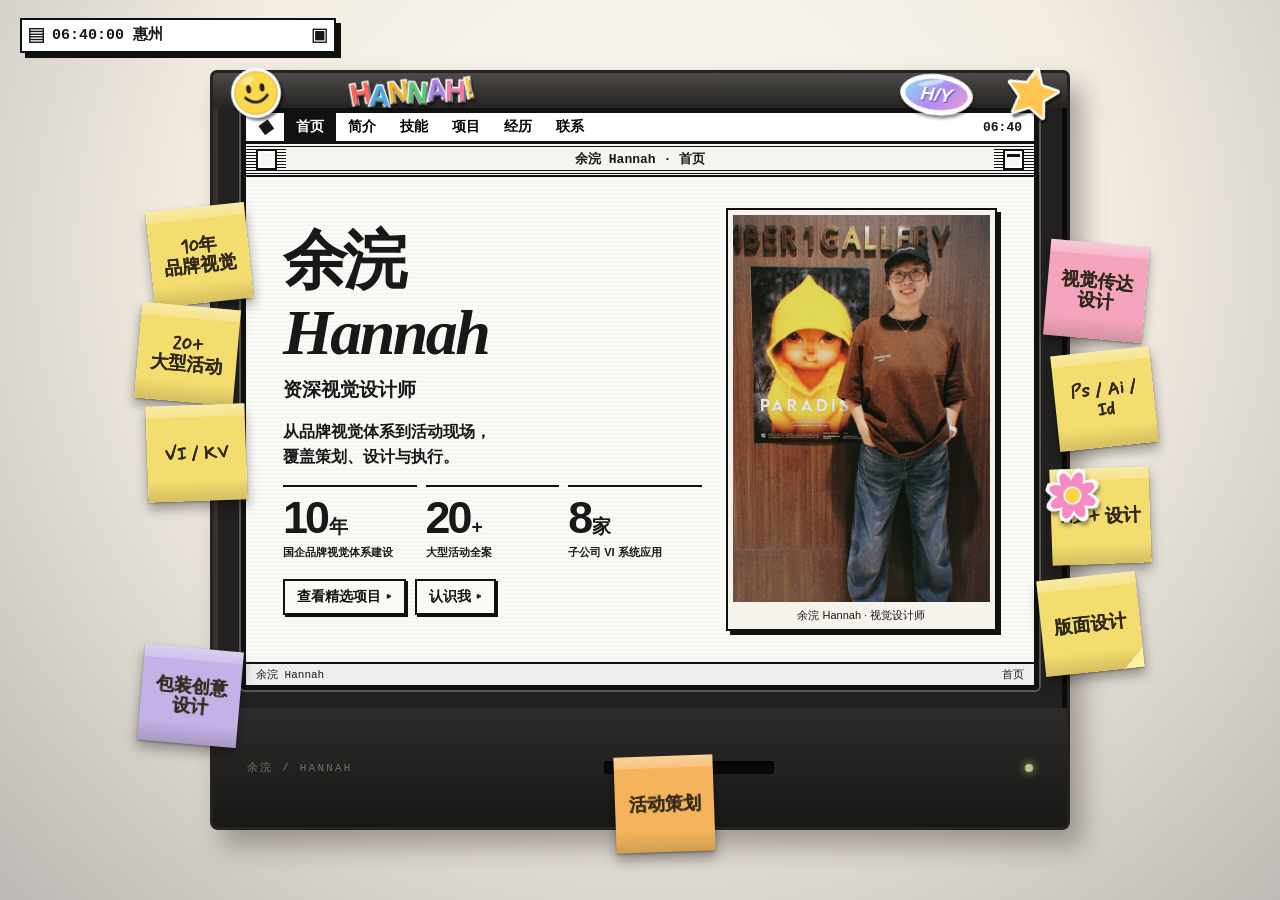
==== index.html @ 17458323 "Refresh cached portfolio scripts and styles for new category" ====
<!doctype html>
<html lang="zh-CN">
<head><meta charset="utf-8"><meta name="viewport" content="width=device-width,initial-scale=1"><meta name="theme-color" content="#d8d2c7"><meta name="description" content="余浣 Hannah 的简历与精选设计项目。"><title>余浣 Hannah · 精选项目</title><link rel="icon" type="image/svg+xml" href="assets/logo.svg"><link rel="stylesheet" href="styles.css?v=20261104-packaging"><script src="script.js?v=20261104-packaging" defer></script></head>
<body>
<a class="skip-link" href="#screen-content">跳到简历内容</a>
<div class="desktop"><div class="clock-widget" aria-label="惠州当前时间"><span class="clock-lines" aria-hidden="true">▤</span><span id="desktop-clock">惠州 00:00:00</span><span class="clock-square" aria-hidden="true">▣</span></div>
<main class="desk-scene">
<div class="notes" aria-label="可拖动的便签">
<span class="sticky" data-note style="--note-x:calc(50% - 490px);--note-y:23%" tabindex="0" aria-label="便签：10年品牌视觉。可拖动，或用方向键移动">10年<br>品牌视觉</span>
<span class="sticky" data-note style="--note-x:calc(50% - 502px);--note-y:34%" tabindex="0" aria-label="便签：20+大型活动。可拖动，或用方向键移动">20+<br>大型活动</span>
<span class="sticky" data-note style="--note-x:calc(50% - 493px);--note-y:45%" tabindex="0" aria-label="便签：VI / KV。可拖动，或用方向键移动">VI / KV</span>
<span class="sticky pink" data-note style="--note-x:calc(50% + 407px);--note-y:27%" tabindex="0" aria-label="便签：视觉传达设计。可拖动，或用方向键移动">视觉传达<br>设计</span>
<span class="sticky" data-note style="--note-x:calc(50% + 415px);--note-y:39%" tabindex="0" aria-label="便签：Ps / Ai / Id。可拖动，或用方向键移动">Ps / Ai / Id</span>
<span class="sticky" data-note style="--note-x:calc(50% + 411px);--note-y:52%" tabindex="0" aria-label="便签：AI + 设计。可拖动，或用方向键移动">AI + 设计</span>
<span class="sticky fold" data-note style="--note-x:calc(50% + 401px);--note-y:64%" tabindex="0" aria-label="便签：版面设计。可拖动，或用方向键移动">版面设计</span>
<span class="sticky lilac" data-note style="--note-x:calc(50% - 499px);--note-y:72%" tabindex="0" aria-label="便签：包装创意设计。可拖动，或用方向键移动">包装创意<br>设计</span>
<span class="sticky orange" data-note style="--note-x:calc(50% - 25px);--note-y:84%" tabindex="0" aria-label="便签：活动策划。可拖动，或用方向键移动">活动策划</span>
</div>
<section class="computer" aria-label="余浣 Hannah 的电脑">
<div class="computer-top">
<span class="smile-sticker" aria-hidden="true"><svg viewBox="0 0 100 100"><circle cx="50" cy="50" r="48" fill="#fff"/><circle cx="50" cy="50" r="41" fill="#fbd84c" stroke="#d99e1f" stroke-width="1.5"/><ellipse cx="37" cy="41" rx="4.6" ry="8" fill="#22201c"/><ellipse cx="63" cy="41" rx="4.6" ry="8" fill="#22201c"/><path d="M29 57 Q50 78 71 57" fill="none" stroke="#22201c" stroke-width="5.5" stroke-linecap="round"/><ellipse cx="36" cy="25" rx="14" ry="6.5" fill="#fff" opacity=".4" transform="rotate(-18 36 25)"/></svg></span>
<span class="top-letter" aria-hidden="true"><i>H</i><i>A</i><i>N</i><i>N</i><i>A</i><i>H</i><b>!</b></span>
<span class="oval-sticker" aria-hidden="true">H/Y</span>
<span class="star-sticker" aria-hidden="true"><svg viewBox="0 0 100 100"><polygon points="50,6 62.9,34.2 93.7,37.8 70.9,58.8 77,89.2 50,74 23,89.2 29.1,58.8 6.3,37.8 37.1,34.2" fill="#ffc54e" stroke="#fff" stroke-width="9" stroke-linejoin="round" paint-order="stroke"/><path d="M45 22 L50 12 L55 22" fill="none" stroke="#fff8d0" stroke-width="3" stroke-linecap="round" opacity=".8"/></svg></span>
</div>
<div class="computer-bezel"><div class="computer-screen">
<div class="mac-menubar"><span class="apple-mark" aria-hidden="true">◆</span><nav class="screen-nav" aria-label="网站菜单"><button type="button" data-view="home" aria-current="page">首页</button><button type="button" data-view="about">简介</button><button type="button" data-view="skills">技能</button><button type="button" data-view="works">项目</button><button type="button" data-view="experience">经历</button><button type="button" data-view="contact">联系</button></nav><time id="screen-time">00:00</time></div>
<div class="mac-titlebar"><span class="mac-close" aria-hidden="true"></span><span id="toolbar-label">余浣 Hannah · 首页</span><span class="mac-zoom" aria-hidden="true"></span></div>
<div class="screen-content" id="screen-content">
<section class="screen-view view-home" data-panel="home" aria-labelledby="home-title"><div class="home-layout"><div class="home-copy"><h1 id="home-title">余浣 <span>Hannah</span></h1><p class="home-role">资深视觉设计师</p><p class="home-intro">从品牌视觉体系到活动现场，<br>覆盖策划、设计与执行。</p><div class="home-highlights" aria-label="设计经验与成果"><div><strong>10<span>年</span></strong><small>国企品牌视觉体系建设</small></div><div><strong>20<span>+</span></strong><small>大型活动全案</small></div><div><strong>8<span>家</span></strong><small>子公司 VI 系统应用</small></div></div><div class="home-actions"><button type="button" data-go="works" class="win-button">查看精选项目 ▸</button><button type="button" data-go="about" class="win-button">认识我 ▸</button></div></div><div class="portrait-window"><div class="portrait-picture"><img src="assets/hannah-real.jpg" alt="余浣的彩色个人照片"></div><div class="portrait-caption">余浣 Hannah · 视觉设计师</div></div></div></section>
<section class="screen-view view-about" data-panel="about" aria-labelledby="about-title" hidden>
<p class="eyebrow">关于我 / ABOUT ME</p>
<h2 id="about-title" class="about-quote">让设计和生活，<br><em>都多一点意思。</em></h2>
<p class="about-story">我喜欢观察日常，也喜欢把想法做成真的。做品牌、活动和内容视觉时，我在意画面有没有性格，更在意它能不能讲清楚一件事、真正落到现场。换过城市，也换过工作方式，我依然愿意学新工具、试新表达。认真做事，保持好奇。</p>
<a class="win-button download-button" href="assets/简历.pdf" target="_blank" rel="noopener">查看完整简历 PDF ▸</a>
</section>
<section class="screen-view view-skills" data-panel="skills" aria-labelledby="skills-title" hidden>
<p class="eyebrow">专业技能 / SKILLS</p><h2 id="skills-title">视觉设计能力</h2>
<div class="skill-board">
<div class="skill-category"><span class="skill-picture" aria-hidden="true">▦</span><div><h3>视觉设计</h3><p>VI · 版面设计 · 包装创意设计</p></div></div>
<div class="skill-category"><span class="skill-picture" aria-hidden="true">✳</span><div><h3>营销设计</h3><p>KV主视觉 · 详情页优化 · 公众号长图 · 活动周边延展</p></div></div>
<div class="skill-category skill-tools"><span class="skill-picture" aria-hidden="true">⌘</span><div><h3>设计工具</h3><div class="app-icons" aria-label="软件与技术能力"><span class="app-icon ps" title="Photoshop"><b>Ps</b><small>Photoshop</small></span><span class="app-icon ai" title="Illustrator"><b>Ai</b><small>Illustrator</small></span><span class="app-icon id" title="InDesign"><b>Id</b><small>InDesign</small></span><span class="app-icon ppt" title="PPT高级设计"><b>P</b><small>PPT</small></span><span class="app-icon video" title="视频剪辑"><b>▶</b><small>视频剪辑</small></span><span class="app-icon genai" title="AI工具应用"><b>✳</b><small>AI工具</small></span></div></div></div>
<div class="skill-category"><span class="skill-picture" aria-hidden="true">↔</span><div><h3>管理协作</h3><p>供应商全流程管理 · 跨部门协同 · 设计规范制定</p></div></div>
</div>
</section>
<section class="screen-view" data-panel="works" aria-labelledby="works-title" hidden><p class="eyebrow">SELECTED WORKS</p><h2 id="works-title">精选项目</h2><div class="folder-grid"><button class="folder" type="button" data-category="1"><span class="folder-icon" aria-hidden="true"></span><strong>VI / 品牌视觉</strong><small>2 个项目</small></button><button class="folder" type="button" data-category="6"><span class="folder-icon" aria-hidden="true"></span><strong>产品包装</strong><small>1 个项目</small></button><button class="folder" type="button" data-category="2"><span class="folder-icon" aria-hidden="true"></span><strong>出版物设计</strong><small>5 个项目</small></button><button class="folder" type="button" data-category="3"><span class="folder-icon" aria-hidden="true"></span><strong>KV / 活动视觉</strong><small>7 个项目</small></button><button class="folder" type="button" data-category="4"><span class="folder-icon" aria-hidden="true"></span><strong>传媒推广</strong><small>5 个项目</small></button><button class="folder" type="button" data-category="5"><span class="folder-icon" aria-hidden="true"></span><strong>AIGC</strong><small>2 个项目</small></button></div></section>
<section class="screen-view view-experience" data-panel="experience" aria-labelledby="experience-title" hidden>
<p class="eyebrow">工作经历 / EXPERIENCE</p><h2 id="experience-title">工作经历</h2>
<ol class="career-timeline">
<li><span class="career-pin"></span><time>2024.12—至今<small>惠州</small></time><div><strong>自由职业阶段</strong></div></li>
<li><span class="career-pin"></span><time>2022.3—2024.12<small>曼谷</small></time><div><strong>自由职业 / 家庭陪伴</strong><p>AI应用 · 跨文化审美 · 内容创作</p></div></li>
<li class="career-feature"><span class="career-pin"></span><time>2012.4—2022.3<small>武汉</small></time><div><strong>中南建筑设计院股份有限公司</strong><p>品牌视觉体系 · 企业 VI · 20+ 集团级活动</p></div></li>
<li><span class="career-pin"></span><time>2009.10—2012.4<small>武汉</small></time><div><strong>职业探索期</strong><p>电商全流程</p></div></li>
<li><span class="career-pin"></span><time>2004.10—2009.10<small>上海</small></time><div><strong>游戏视觉设计</strong><p>UI · 2D美术</p></div></li>
</ol>
</section>
<section class="screen-view" data-panel="contact" aria-labelledby="contact-title" hidden><p class="eyebrow">联系方式</p><h2 id="contact-title">联系余浣</h2><div class="contact-card"><p><span>电子邮箱</span><a href="mailto:12131951@qq.com">12131951@qq.com</a></p><p><span>电话</span><a href="tel:+8613627237253">13627237253</a></p><p><span>所在地</span><strong>惠州</strong></p></div><a class="win-button" href="mailto:12131951@qq.com">发送邮件 ▸</a></section>
</div><div class="mac-bottom"><span>余浣 Hannah</span><span id="view-counter">首页</span></div></div></div>
<div class="computer-base"><span>余浣 / HANNAH</span><span class="drive-slot" aria-hidden="true"></span><span class="power-light" aria-hidden="true"></span></div></section><span class="flower-sticker" aria-hidden="true"><svg viewBox="0 0 100 100"><g fill="#fff"><ellipse cx="50" cy="22" rx="14" ry="24"/><ellipse cx="50" cy="22" rx="14" ry="24" transform="rotate(45 50 50)"/><ellipse cx="50" cy="22" rx="14" ry="24" transform="rotate(90 50 50)"/><ellipse cx="50" cy="22" rx="14" ry="24" transform="rotate(135 50 50)"/><ellipse cx="50" cy="22" rx="14" ry="24" transform="rotate(180 50 50)"/><ellipse cx="50" cy="22" rx="14" ry="24" transform="rotate(225 50 50)"/><ellipse cx="50" cy="22" rx="14" ry="24" transform="rotate(270 50 50)"/><ellipse cx="50" cy="22" rx="14" ry="24" transform="rotate(315 50 50)"/></g><g fill="#f48abf"><ellipse cx="50" cy="25" rx="10.5" ry="19"/><ellipse cx="50" cy="25" rx="10.5" ry="19" transform="rotate(45 50 50)"/><ellipse cx="50" cy="25" rx="10.5" ry="19" transform="rotate(90 50 50)"/><ellipse cx="50" cy="25" rx="10.5" ry="19" transform="rotate(135 50 50)"/><ellipse cx="50" cy="25" rx="10.5" ry="19" transform="rotate(180 50 50)"/><ellipse cx="50" cy="25" rx="10.5" ry="19" transform="rotate(225 50 50)"/><ellipse cx="50" cy="25" rx="10.5" ry="19" transform="rotate(270 50 50)"/><ellipse cx="50" cy="25" rx="10.5" ry="19" transform="rotate(315 50 50)"/></g><circle cx="50" cy="50" r="15" fill="#ffd23f" stroke="#fff" stroke-width="3"/></svg></span></main></div>
<dialog class="work-dialog" aria-labelledby="modal-title"><div class="work-window"><header class="window-titlebar"><button class="window-close" type="button" aria-label="关闭作品窗口"></button><h2 id="modal-title">作品</h2><span class="window-zoom" aria-hidden="true"></span></header><div class="window-body"><figure class="work-image"><img id="modal-image" src="" alt=""><video id="modal-video" controls playsinline loop preload="metadata" hidden aria-label="作品视频"></video></figure><div class="work-info"><span id="modal-count">1 / 3</span><span id="modal-work-title">作品 01</span><div class="work-controls"><button type="button" id="modal-prev" aria-label="上一张作品">◀</button><button type="button" id="modal-next" aria-label="下一张作品">▶</button></div></div></div><div class="window-thumbs" id="modal-thumbs" aria-label="选择作品"></div><div class="dialog-status"><span id="modal-index">1 个文件</span><span>余浣 Hannah</span></div></div></dialog>
</body></html>
---- styles.css ----
:root{--ink:#181818;--paper:#f5f4ef;--line:#666;--mono:"Courier New","PingFang SC",monospace;--sans:Arial,"PingFang SC","Microsoft YaHei",sans-serif}
*{box-sizing:border-box}html,body{margin:0;width:100%;height:100%;font-family:var(--sans);color:var(--ink)}body{overflow:hidden}button,a{font:inherit}button{cursor:pointer}a{color:inherit}img{display:block;max-width:100%}[hidden]{display:none!important}:focus-visible{outline:2px solid #000;outline-offset:3px}.skip-link{position:absolute;left:12px;top:-60px;z-index:30;background:#fff;padding:8px}.skip-link:focus{top:10px}
.desktop{height:100vh;height:100dvh;overflow:hidden;position:relative;background:radial-gradient(ellipse at 51% 28%,#fbf9f3 0%,#f2ece2 50%,#bcb8b3 100%)}.clock-widget{position:absolute;z-index:8;top:18px;left:20px;display:flex;align-items:center;gap:8px;width:316px;height:35px;padding:2px 7px;background:#fff;border:2px solid #101010;box-shadow:5px 5px 0 #101010;font:700 15px/1 var(--mono);white-space:nowrap}.clock-lines{font-size:25px;line-height:1}.clock-square{margin-left:auto;font-size:24px;line-height:1}
.desk-scene{position:relative;height:100%;display:grid;place-items:center;isolation:isolate}.computer{z-index:2;position:relative;width:min(860px,calc((100dvh - 50px)*1.132),calc(100vw - 88px));aspect-ratio:860/760;display:grid;grid-template-rows:5% 79% 16%;filter:drop-shadow(12px 16px 13px #514a4473)}.computer-top{position:relative;background:linear-gradient(#4d4a47,#242322);border:3px solid #252321;border-bottom:0;border-radius:7px 7px 0 0}.smile-sticker{position:absolute;z-index:5;left:3%;top:-5px;width:45px;height:45px;border:3px solid #fff;border-radius:50%;display:grid;place-items:center;background:#ffe281;font:bold 35px/1 Arial;transform:rotate(-12deg);box-shadow:2px 3px 2px #1118}.top-letter{position:absolute;left:19%;top:4px;font-weight:900;color:#fff;text-shadow:2px 2px #111;letter-spacing:.03em;font-size:clamp(14px,1.6vw,26px);transform:rotate(-4deg)}.top-letter span{color:#ffe37d}.star-sticker{position:absolute;right:1%;top:-9px;color:#ffc757;font-size:48px;line-height:1;-webkit-text-stroke:2px white;text-shadow:2px 3px #222}
.computer-bezel{min-height:0;background:#222120;padding:0 28px 18px;border:3px solid #252321;border-top:0;border-bottom:0;box-shadow:inset 5px 0 #34312f,inset -5px 0 #0c0c0c}.computer-screen{width:100%;height:100%;display:grid;grid-template-rows:30px 34px minmax(0,1fr) 23px;border:5px solid #111;border-radius:4px;box-shadow:0 0 0 2px #5b5855,inset 0 0 9px #000;overflow:hidden;background:var(--paper)}
.mac-menubar{display:flex;align-items:center;gap:9px;border-bottom:2px solid #111;background:#fff;padding:0 12px;min-width:0}.apple-mark{font-size:17px;transform:rotate(9deg)}.screen-nav{display:flex;align-items:stretch;flex:1;min-width:0;overflow-x:auto;scrollbar-width:none;height:100%}.screen-nav::-webkit-scrollbar{display:none}.screen-nav button{border:0;background:transparent;flex:none;padding:0 12px;font:bold 14px var(--sans);white-space:nowrap}.screen-nav button:hover,.screen-nav button[aria-current="page"]{background:#111;color:#fff}.mac-menubar time{font:bold 13px var(--mono);white-space:nowrap}
.mac-titlebar,.window-titlebar{display:flex;align-items:center;gap:9px;padding:0 10px;background:repeating-linear-gradient(to bottom,#111 0 1px,#f6f6f3 1px 3px);border-bottom:2px solid #111;font:bold 13px var(--mono);white-space:nowrap}.mac-titlebar>span:nth-child(2),.window-titlebar h2{background:var(--paper);padding:1px 8px;overflow:hidden;text-overflow:ellipsis;white-space:nowrap;text-align:center;flex:1}.mac-close,.mac-zoom,.window-zoom,.window-close{width:21px;height:21px;display:block;flex:none;background:#f6f6f3;border:2px solid #111;box-shadow:inset 0 0 0 2px #fff}.mac-zoom:after,.window-zoom:after{content:"";display:block;border-top:3px solid #111;margin:3px 2px}
.screen-content{min-height:0;overflow:auto;background:repeating-linear-gradient(to bottom,#00000006 0 1px,transparent 1px 4px),#f9f9f5;scrollbar-color:#777 #e5e5e0;scrollbar-width:thin}.screen-view{min-height:100%;padding:24px 37px 31px}.eyebrow{font:700 13px var(--mono);letter-spacing:.025em;margin:0 0 13px}.screen-view h2{font-size:clamp(26px,3vw,39px);margin:0 0 13px;letter-spacing:-.03em}.screen-view p{line-height:1.65}
.home-meta{display:flex;justify-content:space-between;gap:10px;border-bottom:1px solid #111;padding-bottom:9px;font-size:12px;font-weight:700}.home-layout{display:grid;grid-template-columns:minmax(0,1fr) 185px;gap:21px;align-items:center;min-height:calc(100% - 30px)}.home-copy h1{font-size:clamp(42px,5vw,68px);letter-spacing:-.06em;margin:0 0 6px;line-height:1.14}.home-copy h1 span{display:block;font-family:Georgia,serif;font-style:italic;letter-spacing:-.04em;font-weight:700}.home-role{font-size:20px;font-weight:700;margin:6px 0 17px}.home-divider{width:64px;height:3px;background:#111;margin:0 0 16px}.home-summary{font-size:15px;line-height:1.75!important;margin:0 0 20px}.home-actions{display:flex;flex-wrap:wrap;gap:9px}.win-button,.work-controls button{display:inline-flex;align-items:center;justify-content:center;background:#f9f9f6;border:2px solid #111;box-shadow:2px 2px #111;color:#111;text-decoration:none;font-weight:700;padding:7px 12px;font-size:14px;white-space:nowrap}.win-button:hover,.work-controls button:hover{color:#fff;background:#111}.portrait-window{background:#e3e2dc;border:2px solid #111;padding:5px;box-shadow:4px 4px #111;align-self:center}.portrait-picture{height:218px;display:flex;align-items:flex-end;justify-content:center;background:#e3e0d7;overflow:hidden}.portrait-picture img{height:100%;width:auto;max-width:none;filter:grayscale(1)}.portrait-caption{padding:6px 3px 1px;font-size:11px;text-align:center}
.resume-grid,.skill-grid{display:grid;grid-template-columns:1fr 1fr;gap:18px;margin:18px 0}.resume-card{border-top:2px solid #111;padding:10px 2px 4px}.resume-card h3{font-size:17px;margin:0 0 9px}.resume-card h3:not(:first-child){margin-top:20px}.resume-card ul{padding-left:20px;margin:0}.resume-card li,.resume-card p{font-size:15px;line-height:1.65;margin:0 0 8px}.section-subtitle{font-size:17px;font-weight:700;margin:0}.download-button{margin-top:5px}.skill-grid{margin-top:22px}.skill-grid .resume-card{min-height:118px}
.folder-grid{display:grid;grid-template-columns:repeat(4,minmax(0,1fr));gap:14px;margin-top:32px}.folder{min-width:0;min-height:145px;border:1px solid transparent;background:transparent;display:flex;flex-direction:column;align-items:center;justify-content:flex-start;gap:6px;text-align:center;padding:12px 4px;color:#111}.folder:hover{background:#111;color:#fff}.folder:hover small{color:#fff}.folder:focus-visible{border-color:#111}.folder strong{font-size:15px}.folder small{font-size:12px;color:#555}.folder-icon{position:relative;display:block;width:58px;height:48px;filter:drop-shadow(2px 3px 0 #555);flex:none}.folder-icon:before{content:"";position:absolute;left:4px;top:6px;width:24px;height:12px;border:2px solid #161616;background:#f1f0e7}.folder-icon:after{content:"";position:absolute;left:3px;top:15px;width:52px;height:31px;border:2px solid #161616;background:linear-gradient(#fff,#cfcec7);transform:skew(-5deg)}
.career-list{margin:15px 0 0;padding:0;list-style:none}.career-list li{display:grid;grid-template-columns:190px minmax(0,1fr);column-gap:14px;padding:9px 0;border-top:1px solid #888;font-size:14px}.career-list time{font-weight:700}.career-list strong{font-size:15px}.career-list p{grid-column:2;margin:3px 0 0;font-size:13px;line-height:1.5}.contact-card{max-width:550px;border:2px solid #111;padding:10px 20px;margin:25px 0}.contact-card p{display:grid;grid-template-columns:100px 1fr;gap:20px;border-bottom:1px solid #aaa;padding:12px 0;margin:0}.contact-card p:last-child{border:0}.contact-card span{font-weight:700}.contact-card a{text-decoration:underline}
.mac-bottom{display:flex;justify-content:space-between;align-items:center;padding:0 10px;border-top:2px solid #111;background:#eee;font:11px var(--mono)}.computer-base{display:flex;align-items:center;justify-content:space-between;padding:0 34px;color:#77716a;background:linear-gradient(#2e2c2b,#171716);border:3px solid #252321;border-top:0;border-radius:0 0 8px 8px;font:11px var(--mono);letter-spacing:.2em}.drive-slot{width:170px;height:13px;background:#090909;border-radius:3px;box-shadow:inset 0 2px 3px #000}.power-light{width:8px;height:8px;border-radius:50%;background:#b5c687;box-shadow:0 0 8px #bad178}
.notes{display:contents}.sticky{position:absolute;left:var(--note-x);top:var(--note-y);z-index:4;display:flex;align-items:center;justify-content:center;width:104px;height:94px;background:#f9df6d;box-shadow:4px 7px 7px #2b292c55;text-align:center;font-size:15px;font-weight:700;line-height:1.35;padding:9px;transform:rotate(-5deg);touch-action:none;user-select:none;cursor:grab}.sticky:nth-child(even){transform:rotate(5deg)}.sticky:active{cursor:grabbing}.sticky.is-dragging{z-index:9;box-shadow:8px 13px 15px #1d1b1d77}.sticky.pink{background:#f0aebd}.scene-star{position:absolute;z-index:4;pointer-events:none}.star-one{left:calc(50% - 485px);bottom:16%;font-size:52px;color:#f0be62;-webkit-text-stroke:2px white;transform:rotate(-18deg)}.star-two{right:calc(50% - 480px);top:52%;font-size:46px;color:#ef9fb2;-webkit-text-stroke:2px white}
.work-dialog{padding:0;border:3px solid #111;background:#eee;box-shadow:7px 8px 0 #1118;max-width:none;max-height:none;width:var(--dialog-width,min(800px,94vw));height:var(--dialog-height,min(700px,90dvh));overflow:hidden}.work-dialog::backdrop{background:#111b}.work-window{display:grid;grid-template-rows:35px minmax(0,1fr) 67px 21px;height:100%;min-height:0}.window-titlebar{min-width:0;background:repeating-linear-gradient(to bottom,#111 0 1px,#f6f6f3 1px 3px)}.window-titlebar h2{margin:0;font-size:14px}.window-close{cursor:pointer;padding:0}.window-close:hover:after{content:"×";display:grid;place-items:center;font-size:16px;line-height:15px}.window-body{min-height:0;display:grid;grid-template-rows:minmax(0,1fr) 34px}.work-image{min-width:0;min-height:0;margin:0;display:grid;place-items:center;background:#fff;border:3px solid #111;padding:6px;overflow:hidden}.work-image img{display:block;max-width:100%;max-height:100%;width:auto;height:auto;object-fit:contain}.work-info{display:flex;align-items:center;gap:10px;padding:3px 8px;font-size:12px;min-width:0}.work-info span:nth-child(2){overflow:hidden;text-overflow:ellipsis;white-space:nowrap}.work-controls{display:flex;gap:5px;margin-left:auto}.work-controls button{font-size:12px;padding:2px 8px;min-width:30px;height:25px;box-shadow:none}.window-thumbs{display:flex;gap:8px;align-items:center;overflow-x:auto;padding:5px 8px;border-top:2px solid #111}.window-thumbs button{flex:none;width:57px;height:48px;padding:0;border:2px solid #111;background:#fff;overflow:hidden}.window-thumbs button[aria-current="true"]{outline:2px dotted #000;outline-offset:-6px}.window-thumbs img{width:100%;height:100%;object-fit:contain}.dialog-status{display:flex;justify-content:space-between;border-top:2px solid #111;padding:3px 8px;font:11px var(--mono)}
.work-dialog[data-scroll-image="true"] .work-image{display:block;overflow-y:auto;overflow-x:hidden;scrollbar-gutter:stable;text-align:center}
.work-dialog[data-scroll-image="true"] .work-image img{width:auto;max-width:100%;max-height:none;height:auto;margin-inline:auto}
.work-image video{display:block;max-width:100%;max-height:100%;width:auto;height:auto;object-fit:contain;background:#111}.work-image video[hidden]{display:none}.work-dialog[data-video="true"] .work-image{background:#111}
.folder-grid:has(.folder:nth-child(5)){grid-template-columns:repeat(5,minmax(0,1fr));gap:8px}
@media(min-width:701px){.folder-grid:has(.folder:nth-child(6)){grid-template-columns:repeat(3,minmax(0,1fr));margin-top:16px}}
@media(max-width:700px){.folder-grid:has(.folder:nth-child(5)){grid-template-columns:repeat(2,minmax(0,1fr))}}
@media(max-width:1050px){.computer{width:min(860px,calc((100dvh - 55px)*1.132),calc(100vw - 36px))}.sticky{width:75px;height:70px;font-size:12px}.sticky:nth-child(-n+3){left:calc(50% - 46vw)!important}.sticky:nth-child(n+4){left:calc(50% + 36vw)!important}.scene-star{display:none}}
@media(max-width:700px){.clock-widget{top:9px;left:9px;width:auto;min-width:202px;height:26px;font-size:11px;padding:1px 4px;box-shadow:3px 3px #111}.clock-lines,.clock-square{font-size:16px}.computer{width:calc(100vw - 12px);height:calc(100dvh - 60px);aspect-ratio:auto;grid-template-rows:4% 87% 9%;margin-top:33px;filter:drop-shadow(3px 5px 4px #514a4473)}.computer-top{border-width:2px}.top-letter{font-size:14px;top:2px}.smile-sticker{width:28px;height:28px;font-size:21px;border-width:2px}.star-sticker{font-size:30px}.computer-bezel{padding:0 7px 8px;border-width:2px}.computer-screen{border-width:3px;grid-template-rows:28px 30px minmax(0,1fr) 20px}.mac-menubar{padding:0 4px;gap:3px}.apple-mark{font-size:14px}.screen-nav button{font-size:12px;padding:0 9px}.mac-menubar time{display:none}.mac-titlebar{font-size:11px;padding:0 5px}.mac-close,.mac-zoom{width:15px;height:15px}.screen-view{padding:18px 16px 24px}.home-meta{font-size:10px;display:block}.home-meta span:last-child{display:none}.home-layout{grid-template-columns:1fr 105px;gap:10px;align-items:start;padding-top:20px}.home-copy h1{font-size:clamp(35px,9vw,54px)}.home-role{font-size:16px}.home-summary{font-size:13px}.home-actions{gap:7px}.win-button{font-size:12px;padding:6px}.portrait-picture{height:145px}.portrait-caption{font-size:9px}.resume-grid,.skill-grid{grid-template-columns:1fr}.folder-grid{grid-template-columns:repeat(2,minmax(0,1fr));gap:6px;margin-top:9px}.folder{min-height:110px}.folder-icon{transform:scale(.75);margin:-4px}.career-list li{grid-template-columns:1fr;gap:3px}.career-list p{grid-column:1}.computer-base{padding:0 16px;font-size:9px}.drive-slot{width:70px;height:7px}.sticky{width:44px;height:42px;padding:2px;font-size:7px;line-height:1.2;top:13%!important}.sticky:nth-child(n+3){display:none}.sticky:nth-child(1){left:5%!important}.sticky:nth-child(2){left:auto!important;right:5%!important}.work-dialog{box-shadow:3px 3px #1117}.window-thumbs{gap:4px}.window-thumbs button{width:43px;height:42px}}
@media(max-width:390px){.screen-nav button{padding:0 7px}.home-layout{grid-template-columns:1fr}.portrait-window{display:none}.home-copy h1{font-size:45px}.screen-view h2{font-size:28px}.contact-card p{grid-template-columns:1fr;gap:0}}
@media(max-height:600px) and (min-width:701px){.screen-view{padding-top:14px}.portrait-picture{height:150px}.home-copy h1{font-size:42px}.home-role{margin-bottom:8px}.home-summary{font-size:13px;margin-bottom:10px}.folder-grid{margin-top:8px}.folder{min-height:100px}}
/* Paper and cabinet decals, with the soft printed finish of the reference. */
@font-face{font-family:NoteHand;src:url("assets/Mynerve-Regular.otf") format("opentype");font-display:swap}
.home-meta{border-bottom:0;padding-bottom:0}
.smile-sticker{left:2%;top:-6px;width:52px;height:52px;border:0;background:none;border-radius:0;box-shadow:none;display:block;transform:rotate(-8deg);filter:drop-shadow(2px 3px 1px #0008)}.smile-sticker svg,.star-sticker svg,.flower-sticker svg{display:block;width:100%;height:100%}
.top-letter{left:16%;top:4px;display:flex;align-items:center;gap:0;font-family:Arial,sans-serif;font-weight:900;font-size:29px;letter-spacing:-.07em;line-height:1;transform:rotate(-3deg);text-shadow:1px 3px 1px #111a}.top-letter i,.top-letter b{display:inline-block;font-style:normal;-webkit-text-stroke:3px #fff;paint-order:stroke fill;filter:drop-shadow(1px 2px 1px #0008)}.top-letter i:nth-child(1){color:#ff6657;transform:rotate(-7deg)}.top-letter i:nth-child(2){color:#4ba8ed;transform:rotate(5deg) translateY(3px)}.top-letter i:nth-child(3){color:#f3b62a;transform:rotate(-5deg)}.top-letter i:nth-child(4){color:#58c776;transform:rotate(7deg) translateY(2px)}.top-letter i:nth-child(5){color:#af83ed;transform:rotate(-4deg)}.top-letter i:nth-child(6){color:#f07aaa;transform:rotate(4deg) translateY(2px)}.top-letter b{color:#ffcc4a;transform:rotate(-8deg)}
.oval-sticker{position:absolute;z-index:5;right:11%;top:1px;width:73px;height:41px;display:grid;place-items:center;border:5px solid #fff;border-radius:50%;background:linear-gradient(135deg,#8bdef9,#b08bef 55%,#f0a1d2);color:#fff;font:italic 900 19px Arial,sans-serif;text-shadow:1px 1px #6547ad;transform:rotate(6deg);box-shadow:1px 3px 3px #0007}.oval-sticker:after{content:"";position:absolute;left:12px;top:2px;width:26px;height:5px;border-radius:50%;background:#ffffff88;transform:rotate(-15deg)}
.star-sticker{right:.8%;top:-7px;width:55px;height:55px;display:block;color:initial;font-size:initial;-webkit-text-stroke:0;filter:drop-shadow(2px 3px 1px #0009);transform:rotate(12deg)}
.flower-sticker{position:absolute;z-index:5;right:calc(50% - 460px);top:52%;width:55px;height:55px;transform:rotate(18deg);filter:drop-shadow(2px 3px 2px #0007);pointer-events:none}
.sticky{width:99px;height:96px;line-height:1.13;padding:9px 7px 7px;background:linear-gradient(to bottom,#fff6 0%,#fff3 12%,transparent 13%),linear-gradient(180deg,#f4dd6f 0%,#f4dd6f 78%,#d5bf60 100%);box-shadow:0 1px 2px #0005,0 7px 12px #0005;color:#302819;font:700 18px/1.12 NoteHand,"Kaiti","STKaiti",cursive;transform:rotate(-6deg);text-shadow:0 0 .2px currentColor}.sticky:nth-child(2n){transform:rotate(5deg)}.sticky:nth-child(3n){transform:rotate(-2deg)}.sticky.pink{background:linear-gradient(to bottom,#fff6 0%,#fff3 12%,transparent 13%),linear-gradient(180deg,#f4a5bd 0%,#f4a5bd 78%,#d492a1 100%)}.sticky.lilac{background:linear-gradient(to bottom,#fff6 0%,#fff3 12%,transparent 13%),linear-gradient(180deg,#c3b1e8 0%,#c3b1e8 78%,#a998c4 100%)}.sticky.orange{background:linear-gradient(to bottom,#fff6 0%,#fff3 12%,transparent 13%),linear-gradient(180deg,#f5b45c 0%,#f5b45c 78%,#d19e51 100%)}.sticky.fold:after{content:"";position:absolute;right:0;bottom:0;width:20px;height:20px;background:linear-gradient(135deg,#d2b95c 0 50%,#fff0a2 51%);clip-path:polygon(0 100%,100% 0,100% 100%);box-shadow:-2px -2px 3px #0003}
@media(max-width:1050px){.sticky{width:73px;height:70px;font-size:13px}.sticky:nth-child(8){left:calc(50% - 46vw)!important}.sticky:nth-child(9){left:calc(50% - 4vw)!important}.flower-sticker{right:1%;width:40px;height:40px}.top-letter{font-size:clamp(17px,2.5vw,29px)}}
@media(max-width:700px){.smile-sticker{width:30px;height:30px;top:-3px}.top-letter{left:14%;top:3px;font-size:16px}.top-letter i,.top-letter b{-webkit-text-stroke:1.8px #fff}.oval-sticker{width:41px;height:24px;border-width:3px;font-size:10px;right:14%;top:0}.star-sticker{width:32px;height:32px;top:-4px}.flower-sticker{display:none}.sticky{width:64px;height:58px;font-size:10px;top:84%!important}.sticky:nth-child(1){left:3%!important}.sticky:nth-child(2){left:auto!important;right:3%!important}.sticky:nth-child(n+3){display:none}}
/* Concise resume views inside the Macintosh screen. */
.view-about,.view-skills,.view-experience{padding-top:21px}
.about-heading{display:flex;align-items:baseline;gap:15px;flex-wrap:wrap}.about-heading .eyebrow{width:100%;margin:0 0 -4px}.about-heading h2{margin:0;font-size:clamp(30px,4vw,46px)}.about-heading>p:last-child{margin:0;font-size:16px;font-weight:700}
.about-metrics{display:grid;grid-template-columns:1.05fr 1.05fr 1fr;gap:0;margin:23px 0 17px;align-items:stretch}.metric{min-width:0;padding:8px 16px;border-left:1px solid #aaa}.metric:first-child{padding-left:0;border:0}.metric strong{display:block;font:bold clamp(44px,5.8vw,74px)/1 Arial,sans-serif;letter-spacing:-.075em}.metric strong span{font-size:.39em;letter-spacing:0;margin-left:3px}.metric p{font-size:14px;line-height:1.4;margin:10px 0 0;font-weight:700}.metric-primary strong{color:#171717;text-decoration:underline;text-decoration-color:#f3d964;text-decoration-thickness:10px;text-underline-offset:-3px}
.about-keywords{display:flex;gap:7px;flex-wrap:wrap;margin:9px 0 17px}.about-keywords span{border:1px solid #222;background:#fff;padding:5px 9px;font-size:13px;font-weight:700;box-shadow:2px 2px #aaa}.about-keywords span:last-child{background:#f5e7ae}
.about-foot{display:grid;grid-template-columns:1fr 1fr;gap:20px;padding-top:11px;border-top:1px dotted #999}.about-foot>div{display:flex;flex-direction:column;gap:4px}.about-foot small{font:12px var(--mono);color:#666}.about-foot strong{font-size:13px;line-height:1.3}.view-about .download-button{margin-top:17px}
.skill-board{display:grid;grid-template-columns:1fr 1fr;column-gap:23px;row-gap:11px;margin-top:13px}.skill-category{display:grid;grid-template-columns:40px minmax(0,1fr);gap:11px;align-items:start;padding:9px 0;border-top:1px solid #777}.skill-category h3{font-size:17px;margin:0 0 5px}.skill-category p{font-size:13px;line-height:1.4;margin:0}.skill-picture{display:grid;place-items:center;width:35px;height:35px;border:2px solid #111;background:#fff;font:bold 25px/1 var(--mono);box-shadow:2px 2px #111}.skill-tools{grid-column:1/-1;grid-row:2}.skill-tools>div{min-width:0}.skill-board>.skill-category:last-child{grid-column:1/-1;grid-row:3}.app-icons{display:flex;align-items:start;gap:clamp(9px,2vw,20px);flex-wrap:wrap;margin:5px 0 0}.app-icon{display:flex;flex-direction:column;align-items:center;gap:4px;min-width:50px}.app-icon b{display:grid;place-items:center;width:42px;height:42px;border:2px solid currentColor;border-radius:6px;font:bold 24px/1 Arial,sans-serif;letter-spacing:-.05em;background:#091e36;color:#80c8fb}.app-icon small{font-size:11px;line-height:1.15;white-space:nowrap}.app-icon.ai b{background:#2e1a05;color:#ffac43}.app-icon.id b{background:#370820;color:#fa8ac2}.app-icon.ppt b{background:#b74628;color:#fff}.app-icon.video b{background:#333;color:#fff;font-size:19px}.app-icon.genai b{background:#4e4679;color:#f6e7ff}
.career-timeline{position:relative;list-style:none;margin:12px 0 0;padding:0}.career-timeline:before{content:"";position:absolute;top:17px;bottom:17px;left:9px;width:2px;background:#aaa}.career-timeline li{position:relative;display:grid;grid-template-columns:22px 155px minmax(0,1fr);align-items:center;gap:10px;min-height:60px;padding:6px 8px 6px 0}.career-pin{position:relative;z-index:1;width:20px;height:20px;border:3px solid #111;border-radius:50%;background:#fff}.career-timeline time{display:flex;flex-direction:column;gap:3px;font-size:13px;font-weight:700;white-space:nowrap}.career-timeline time small{font-size:12px;font-weight:400}.career-timeline strong{font-size:16px}.career-timeline p{font-size:12px;line-height:1.4;margin:4px 0 0;color:#4b4b4b}.career-feature{background:#f5e49e;border:1px solid #111;box-shadow:3px 3px #111;margin:4px 0 8px -8px;padding-left:8px!important}.career-feature .career-pin{background:#111}.career-feature strong{font-size:17px}.career-feature p{color:#333}
@media(max-width:700px){.view-about,.view-skills,.view-experience{padding-top:15px}.about-heading{gap:3px}.about-heading h2{font-size:30px}.about-heading>p:last-child{font-size:13px}.about-metrics{margin:15px 0 13px}.metric{padding:5px 7px}.metric strong{font-size:clamp(31px,9vw,45px)}.metric p{font-size:10px;margin-top:6px}.about-keywords{gap:5px;margin:8px 0 12px}.about-keywords span{font-size:11px;padding:4px 6px}.about-foot{gap:7px}.about-foot strong{font-size:11px}.view-about .download-button{margin-top:11px}.skill-board{grid-template-columns:1fr;row-gap:3px}.skill-tools,.skill-board>.skill-category:last-child{grid-column:auto;grid-row:auto}.skill-category{grid-template-columns:30px 1fr;gap:8px;padding:7px 0}.skill-picture{width:27px;height:27px;font-size:18px}.skill-category h3{font-size:14px;margin-bottom:2px}.skill-category p{font-size:12px}.app-icons{gap:8px}.app-icon{min-width:42px}.app-icon b{width:34px;height:34px;font-size:19px}.app-icon small{font-size:9px}.career-timeline li{grid-template-columns:18px 110px minmax(0,1fr);gap:5px;min-height:59px}.career-timeline:before{left:7px}.career-pin{width:16px;height:16px}.career-timeline time{font-size:10px;white-space:normal}.career-timeline time small{font-size:10px}.career-timeline strong,.career-feature strong{font-size:13px}.career-timeline p{font-size:10px}}

/* Homepage: tangible design experience beside the full-color original portrait. */
.view-home{display:flex;flex-direction:column}
.home-meta{font:700 12px/1.3 var(--mono);letter-spacing:.02em}
.home-layout{flex:1;min-height:0;grid-template-columns:minmax(0,1fr) minmax(215px,38%);gap:24px;align-items:center}
.home-copy{min-width:0}
.home-copy .eyebrow{margin-bottom:8px}
.home-copy h1{font-size:clamp(43px,5vw,65px);margin-bottom:3px}
.home-role{font-size:19px;margin:4px 0 14px}
.home-intro{font-size:16px;font-weight:700;line-height:1.55!important;margin:0 0 16px}
.home-highlights{display:grid;grid-template-columns:repeat(3,minmax(0,1fr));gap:9px;margin:0 0 19px}
.home-highlights>div{border-top:2px solid #111;padding-top:8px;min-width:0}
.home-highlights strong{display:block;font:800 clamp(31px,3.5vw,46px)/1 Arial,sans-serif;letter-spacing:-.065em}
.home-highlights strong span{font-size:.43em;letter-spacing:0;margin-left:2px}
.home-highlights small{display:block;font-size:11px;font-weight:700;line-height:1.35;margin-top:5px}
.portrait-window{width:100%;padding:5px;background:#f5f3eb}
.portrait-picture{width:100%;height:clamp(290px,43dvh,390px);background:#d4c7b9}
.portrait-picture img{display:block;width:100%;height:100%;max-width:none;object-fit:cover;object-position:center 35%;filter:none}
.portrait-caption{padding:6px 2px 1px}
@media(max-width:700px){
 .home-layout{grid-template-columns:minmax(0,1fr) minmax(125px,41%);gap:12px;align-items:start;padding-top:17px;min-height:auto}
 .home-copy h1{font-size:clamp(35px,9vw,48px)}
 .home-role{font-size:15px;margin:5px 0 10px}
 .home-intro{font-size:13px;margin-bottom:12px}
 .home-intro br{display:none}
 .home-highlights{grid-template-columns:repeat(2,minmax(0,1fr));gap:7px;margin-bottom:14px}
 .home-highlights>div:last-child{grid-column:1/-1}
 .home-highlights strong{font-size:30px}
 .home-highlights small{font-size:10px}
 .portrait-picture{height:clamp(245px,39dvh,340px)}
 .portrait-caption{font-size:9px}
}
@media(max-width:390px){
 .home-layout{grid-template-columns:minmax(0,1fr) minmax(108px,39%)}
 .portrait-window{display:block}
 .home-copy h1{font-size:clamp(31px,9vw,38px)}
 .home-highlights{grid-template-columns:1fr;gap:5px}
 .home-highlights>div:last-child{grid-column:auto}
 .home-highlights>div{display:flex;align-items:baseline;gap:7px;padding-top:4px}
 .home-highlights strong{flex:none;font-size:27px}
 .home-highlights small{margin-top:0}
 .portrait-picture{height:clamp(225px,36dvh,285px)}
}
@media(max-width:350px){.home-layout{grid-template-columns:minmax(0,1fr) 100px;gap:8px}.home-copy h1{font-size:31px}.home-intro{font-size:12px}.home-highlights small{font-size:9px}}
@media(max-height:600px) and (min-width:701px){.home-layout{min-height:auto}.home-intro{font-size:14px;margin-bottom:8px}.home-highlights{margin-bottom:10px}.home-highlights strong{font-size:32px}.portrait-picture{height:clamp(200px,41dvh,300px)}}

/* Keep the introduction and full portrait within the Macintosh viewport. */
.view-home{height:100%;min-height:0;padding-top:clamp(12px,2.5dvh,24px);padding-bottom:clamp(12px,2.5dvh,24px)}
.home-layout{min-height:0}
@media(max-width:700px){
 .view-home{padding:12px 12px 16px}
 .home-layout{min-height:0;padding-top:0;align-items:center}
 .home-intro{margin-bottom:9px}
 .home-highlights{margin-bottom:10px}
}
@media(max-height:740px) and (max-width:700px){
 .home-role{margin-bottom:6px}
 .home-intro{font-size:12px;line-height:1.35!important;margin-bottom:7px}
 .home-highlights{gap:4px;margin-bottom:8px}
 .home-highlights>div{padding-top:3px}
 .home-highlights strong{font-size:25px}
 .portrait-picture{height:clamp(195px,36dvh,265px)}
}
@media(max-height:650px) and (min-width:701px){
 .home-copy h1{font-size:clamp(38px,4.5vw,52px)}
 .home-role{margin-bottom:6px}
 .home-intro{margin-bottom:8px}
 .home-highlights{margin-bottom:9px}
}

/* The about view speaks in Hannah's voice instead of repeating the résumé. */
.view-about{display:flex;flex-direction:column;justify-content:center;align-items:flex-start;min-height:100%;padding-top:24px;padding-bottom:24px}
.view-about .eyebrow{margin:0 0 16px;font-size:13px}
.view-about .about-quote{font-size:clamp(34px,5.4vw,60px);line-height:1.22;letter-spacing:-.055em;margin:0 0 20px}
.about-quote em{font-style:normal;background:linear-gradient(transparent 66%,#f5dd77 66% 91%,transparent 91%);box-decoration-break:clone;-webkit-box-decoration-break:clone}
.view-about .about-story{max-width:610px;font-size:16px;line-height:1.8;margin:0;letter-spacing:.01em}
.view-about .download-button{margin-top:23px}
@media(max-width:700px){
 .view-about{padding:20px 18px}
 .view-about .eyebrow{font-size:12px;margin-bottom:12px}
 .view-about .about-quote{font-size:clamp(30px,8vw,45px);margin-bottom:14px}
 .view-about .about-story{font-size:14px;line-height:1.7}
 .view-about .download-button{margin-top:17px}
}
@media(max-height:600px) and (min-width:701px){
 .view-about .about-quote{font-size:clamp(31px,4vw,45px);margin-bottom:10px}
 .view-about .about-story{font-size:14px;line-height:1.55}
 .view-about .download-button{margin-top:12px}
}
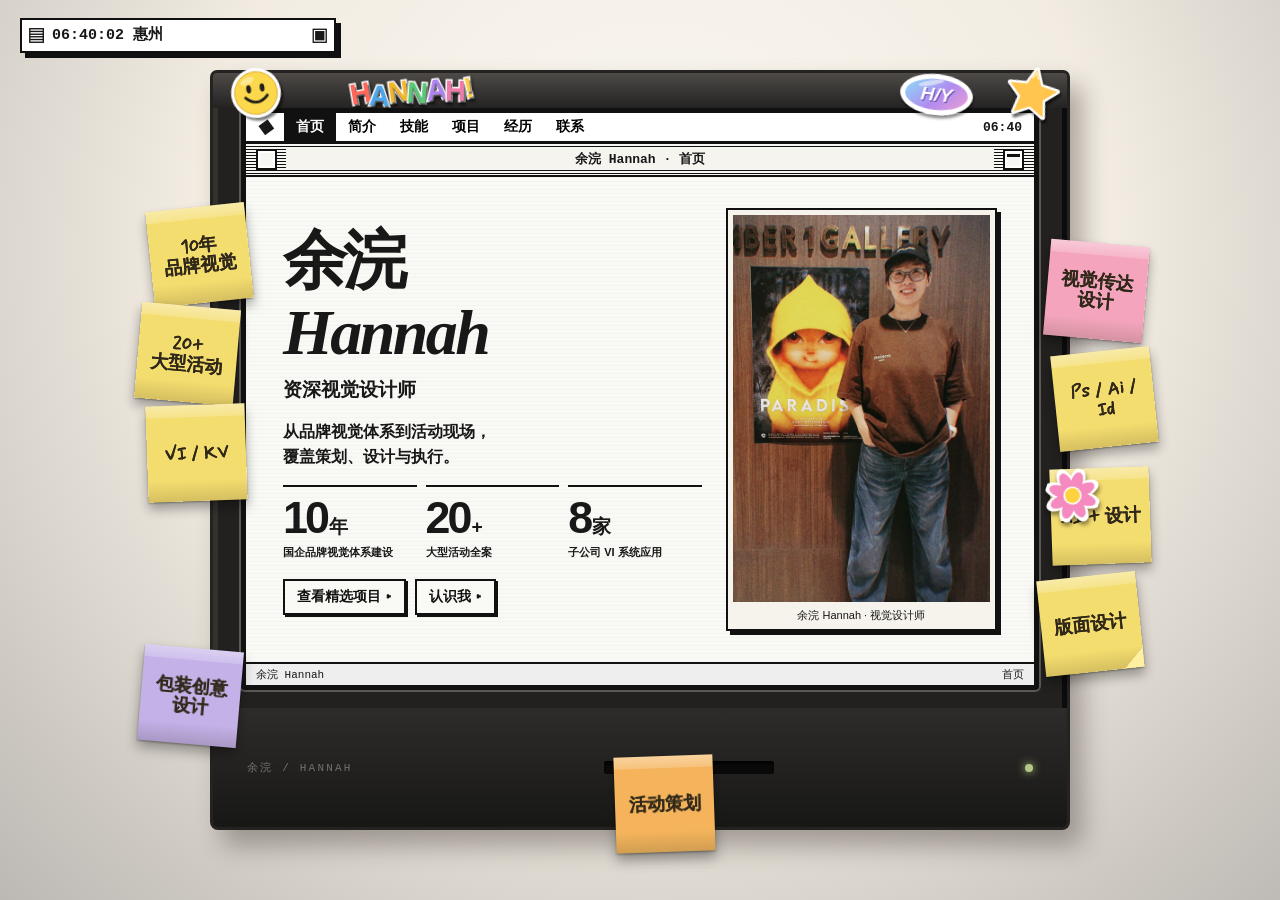
==== commit a002b230: "Move four octopus packaging images into product packaging" ====
--- a/index.html
+++ b/index.html
@@ -1,6 +1,6 @@
 <!doctype html>
 <html lang="zh-CN">
-<head><meta charset="utf-8"><meta name="viewport" content="width=device-width,initial-scale=1"><meta name="theme-color" content="#d8d2c7"><meta name="description" content="余浣 Hannah 的简历与精选设计项目。"><title>余浣 Hannah · 精选项目</title><link rel="icon" type="image/svg+xml" href="assets/logo.svg"><link rel="stylesheet" href="styles.css?v=20261104-packaging"><script src="script.js?v=20261104-packaging" defer></script></head>
+<head><meta charset="utf-8"><meta name="viewport" content="width=device-width,initial-scale=1"><meta name="theme-color" content="#d8d2c7"><meta name="description" content="余浣 Hannah 的简历与精选设计项目。"><title>余浣 Hannah · 精选项目</title><link rel="icon" type="image/svg+xml" href="assets/logo.svg"><link rel="stylesheet" href="styles.css?v=20261104-packaging"><script src="script.js?v=20261104-packaging-2" defer></script></head>
 <body>
 <a class="skip-link" href="#screen-content">跳到简历内容</a>
 <div class="desktop"><div class="clock-widget" aria-label="惠州当前时间"><span class="clock-lines" aria-hidden="true">▤</span><span id="desktop-clock">惠州 00:00:00</span><span class="clock-square" aria-hidden="true">▣</span></div>
@@ -43,7 +43,7 @@
 <div class="skill-category"><span class="skill-picture" aria-hidden="true">↔</span><div><h3>管理协作</h3><p>供应商全流程管理 · 跨部门协同 · 设计规范制定</p></div></div>
 </div>
 </section>
-<section class="screen-view" data-panel="works" aria-labelledby="works-title" hidden><p class="eyebrow">SELECTED WORKS</p><h2 id="works-title">精选项目</h2><div class="folder-grid"><button class="folder" type="button" data-category="1"><span class="folder-icon" aria-hidden="true"></span><strong>VI / 品牌视觉</strong><small>2 个项目</small></button><button class="folder" type="button" data-category="6"><span class="folder-icon" aria-hidden="true"></span><strong>产品包装</strong><small>1 个项目</small></button><button class="folder" type="button" data-category="2"><span class="folder-icon" aria-hidden="true"></span><strong>出版物设计</strong><small>5 个项目</small></button><button class="folder" type="button" data-category="3"><span class="folder-icon" aria-hidden="true"></span><strong>KV / 活动视觉</strong><small>7 个项目</small></button><button class="folder" type="button" data-category="4"><span class="folder-icon" aria-hidden="true"></span><strong>传媒推广</strong><small>5 个项目</small></button><button class="folder" type="button" data-category="5"><span class="folder-icon" aria-hidden="true"></span><strong>AIGC</strong><small>2 个项目</small></button></div></section>
+<section class="screen-view" data-panel="works" aria-labelledby="works-title" hidden><p class="eyebrow">SELECTED WORKS</p><h2 id="works-title">精选项目</h2><div class="folder-grid"><button class="folder" type="button" data-category="1"><span class="folder-icon" aria-hidden="true"></span><strong>VI / 品牌视觉</strong><small>1 个项目</small></button><button class="folder" type="button" data-category="6"><span class="folder-icon" aria-hidden="true"></span><strong>产品包装</strong><small>2 个项目</small></button><button class="folder" type="button" data-category="2"><span class="folder-icon" aria-hidden="true"></span><strong>出版物设计</strong><small>5 个项目</small></button><button class="folder" type="button" data-category="3"><span class="folder-icon" aria-hidden="true"></span><strong>KV / 活动视觉</strong><small>7 个项目</small></button><button class="folder" type="button" data-category="4"><span class="folder-icon" aria-hidden="true"></span><strong>传媒推广</strong><small>5 个项目</small></button><button class="folder" type="button" data-category="5"><span class="folder-icon" aria-hidden="true"></span><strong>AIGC</strong><small>2 个项目</small></button></div></section>
 <section class="screen-view view-experience" data-panel="experience" aria-labelledby="experience-title" hidden>
 <p class="eyebrow">工作经历 / EXPERIENCE</p><h2 id="experience-title">工作经历</h2>
 <ol class="career-timeline">
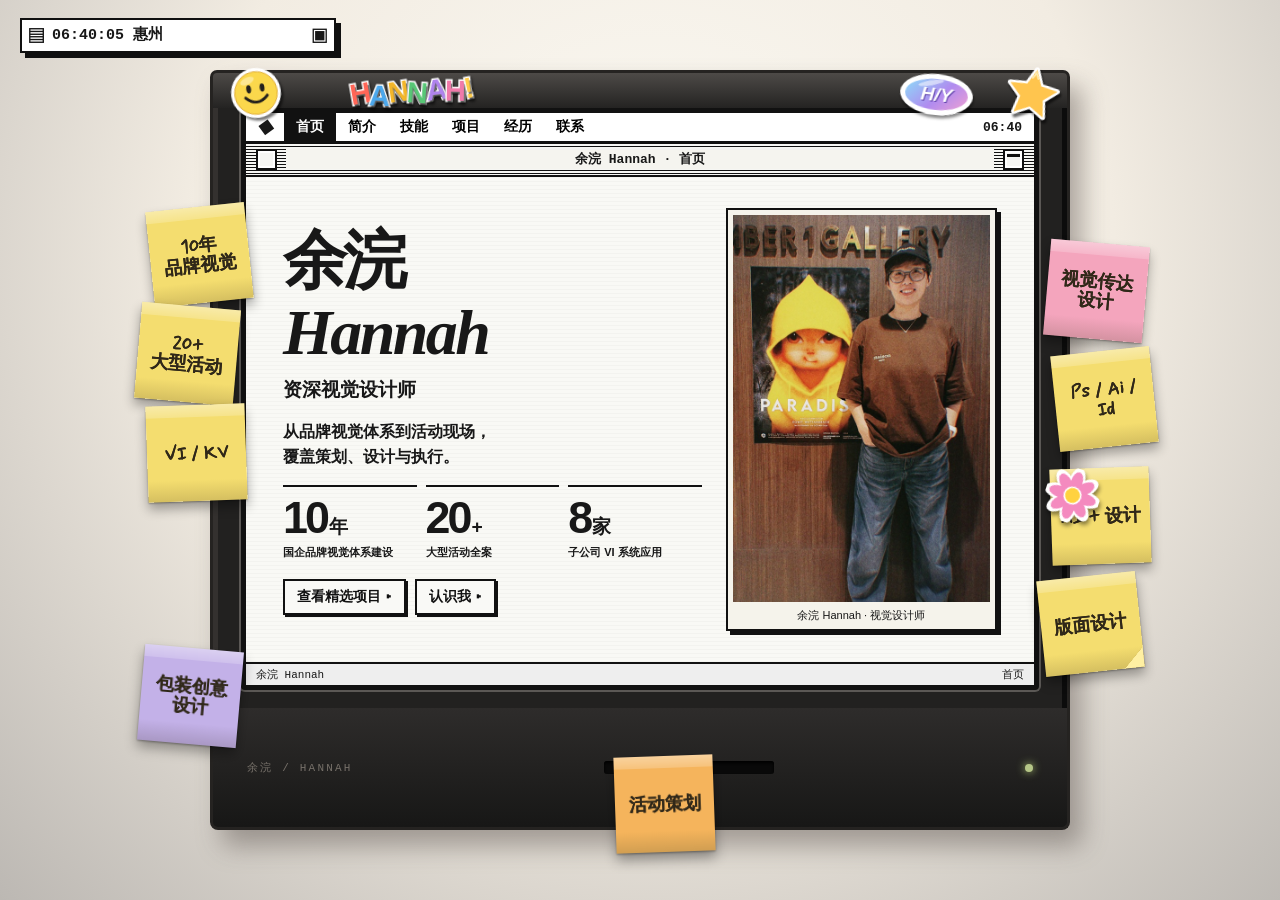
==== commit 65fab1a8: "Add nine seafood bag packaging images to product packaging portfolio" ====
--- a/index.html
+++ b/index.html
@@ -1,6 +1,6 @@
 <!doctype html>
 <html lang="zh-CN">
-<head><meta charset="utf-8"><meta name="viewport" content="width=device-width,initial-scale=1"><meta name="theme-color" content="#d8d2c7"><meta name="description" content="余浣 Hannah 的简历与精选设计项目。"><title>余浣 Hannah · 精选项目</title><link rel="icon" type="image/svg+xml" href="assets/logo.svg"><link rel="stylesheet" href="styles.css?v=20261104-packaging"><script src="script.js?v=20261104-packaging-2" defer></script></head>
+<head><meta charset="utf-8"><meta name="viewport" content="width=device-width,initial-scale=1"><meta name="theme-color" content="#d8d2c7"><meta name="description" content="余浣 Hannah 的简历与精选设计项目。"><title>余浣 Hannah · 精选项目</title><link rel="icon" type="image/svg+xml" href="assets/logo.svg"><link rel="stylesheet" href="styles.css?v=20261104-packaging"><script src="script.js?v=20261104-seafood-bags" defer></script></head>
 <body>
 <a class="skip-link" href="#screen-content">跳到简历内容</a>
 <div class="desktop"><div class="clock-widget" aria-label="惠州当前时间"><span class="clock-lines" aria-hidden="true">▤</span><span id="desktop-clock">惠州 00:00:00</span><span class="clock-square" aria-hidden="true">▣</span></div>
@@ -43,7 +43,7 @@
 <div class="skill-category"><span class="skill-picture" aria-hidden="true">↔</span><div><h3>管理协作</h3><p>供应商全流程管理 · 跨部门协同 · 设计规范制定</p></div></div>
 </div>
 </section>
-<section class="screen-view" data-panel="works" aria-labelledby="works-title" hidden><p class="eyebrow">SELECTED WORKS</p><h2 id="works-title">精选项目</h2><div class="folder-grid"><button class="folder" type="button" data-category="1"><span class="folder-icon" aria-hidden="true"></span><strong>VI / 品牌视觉</strong><small>1 个项目</small></button><button class="folder" type="button" data-category="6"><span class="folder-icon" aria-hidden="true"></span><strong>产品包装</strong><small>2 个项目</small></button><button class="folder" type="button" data-category="2"><span class="folder-icon" aria-hidden="true"></span><strong>出版物设计</strong><small>5 个项目</small></button><button class="folder" type="button" data-category="3"><span class="folder-icon" aria-hidden="true"></span><strong>KV / 活动视觉</strong><small>7 个项目</small></button><button class="folder" type="button" data-category="4"><span class="folder-icon" aria-hidden="true"></span><strong>传媒推广</strong><small>5 个项目</small></button><button class="folder" type="button" data-category="5"><span class="folder-icon" aria-hidden="true"></span><strong>AIGC</strong><small>2 个项目</small></button></div></section>
+<section class="screen-view" data-panel="works" aria-labelledby="works-title" hidden><p class="eyebrow">SELECTED WORKS</p><h2 id="works-title">精选项目</h2><div class="folder-grid"><button class="folder" type="button" data-category="1"><span class="folder-icon" aria-hidden="true"></span><strong>VI / 品牌视觉</strong><small>1 个项目</small></button><button class="folder" type="button" data-category="6"><span class="folder-icon" aria-hidden="true"></span><strong>产品包装</strong><small>5 个项目</small></button><button class="folder" type="button" data-category="2"><span class="folder-icon" aria-hidden="true"></span><strong>出版物设计</strong><small>5 个项目</small></button><button class="folder" type="button" data-category="3"><span class="folder-icon" aria-hidden="true"></span><strong>KV / 活动视觉</strong><small>7 个项目</small></button><button class="folder" type="button" data-category="4"><span class="folder-icon" aria-hidden="true"></span><strong>传媒推广</strong><small>5 个项目</small></button><button class="folder" type="button" data-category="5"><span class="folder-icon" aria-hidden="true"></span><strong>AIGC</strong><small>2 个项目</small></button></div></section>
 <section class="screen-view view-experience" data-panel="experience" aria-labelledby="experience-title" hidden>
 <p class="eyebrow">工作经历 / EXPERIENCE</p><h2 id="experience-title">工作经历</h2>
 <ol class="career-timeline">
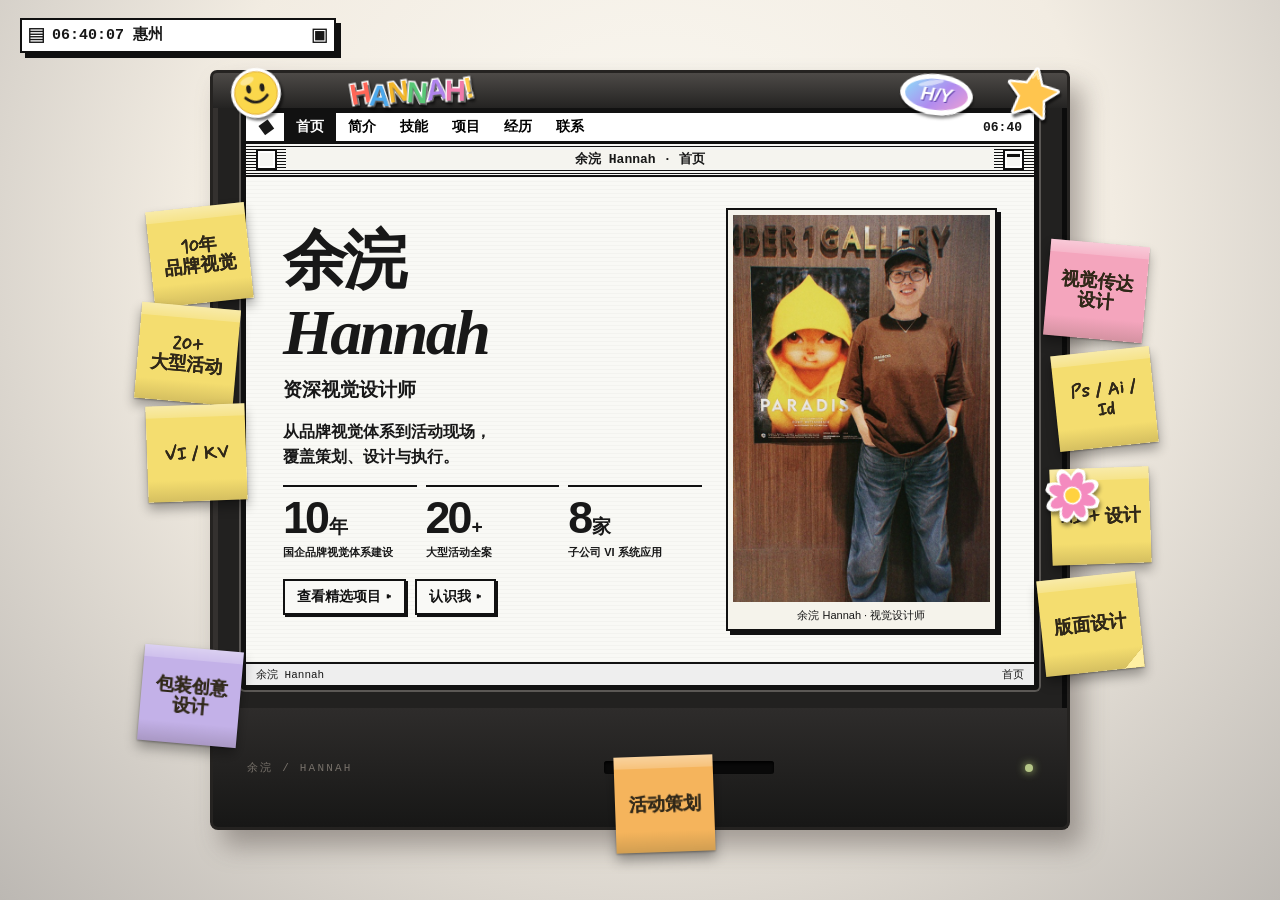
==== commit f2cb4d9e: "Replace octopus segments image with fresh JPEG asset" ====
--- a/index.html
+++ b/index.html
@@ -1,6 +1,6 @@
 <!doctype html>
 <html lang="zh-CN">
-<head><meta charset="utf-8"><meta name="viewport" content="width=device-width,initial-scale=1"><meta name="theme-color" content="#d8d2c7"><meta name="description" content="余浣 Hannah 的简历与精选设计项目。"><title>余浣 Hannah · 精选项目</title><link rel="icon" type="image/svg+xml" href="assets/logo.svg"><link rel="stylesheet" href="styles.css?v=20261104-packaging"><script src="script.js?v=20261104-seafood-bags" defer></script></head>
+<head><meta charset="utf-8"><meta name="viewport" content="width=device-width,initial-scale=1"><meta name="theme-color" content="#d8d2c7"><meta name="description" content="余浣 Hannah 的简历与精选设计项目。"><title>余浣 Hannah · 精选项目</title><link rel="icon" type="image/svg+xml" href="assets/logo.svg"><link rel="stylesheet" href="styles.css?v=20261104-packaging"><script src="script.js?v=20261104-octopus-fix" defer></script></head>
 <body>
 <a class="skip-link" href="#screen-content">跳到简历内容</a>
 <div class="desktop"><div class="clock-widget" aria-label="惠州当前时间"><span class="clock-lines" aria-hidden="true">▤</span><span id="desktop-clock">惠州 00:00:00</span><span class="clock-square" aria-hidden="true">▣</span></div>
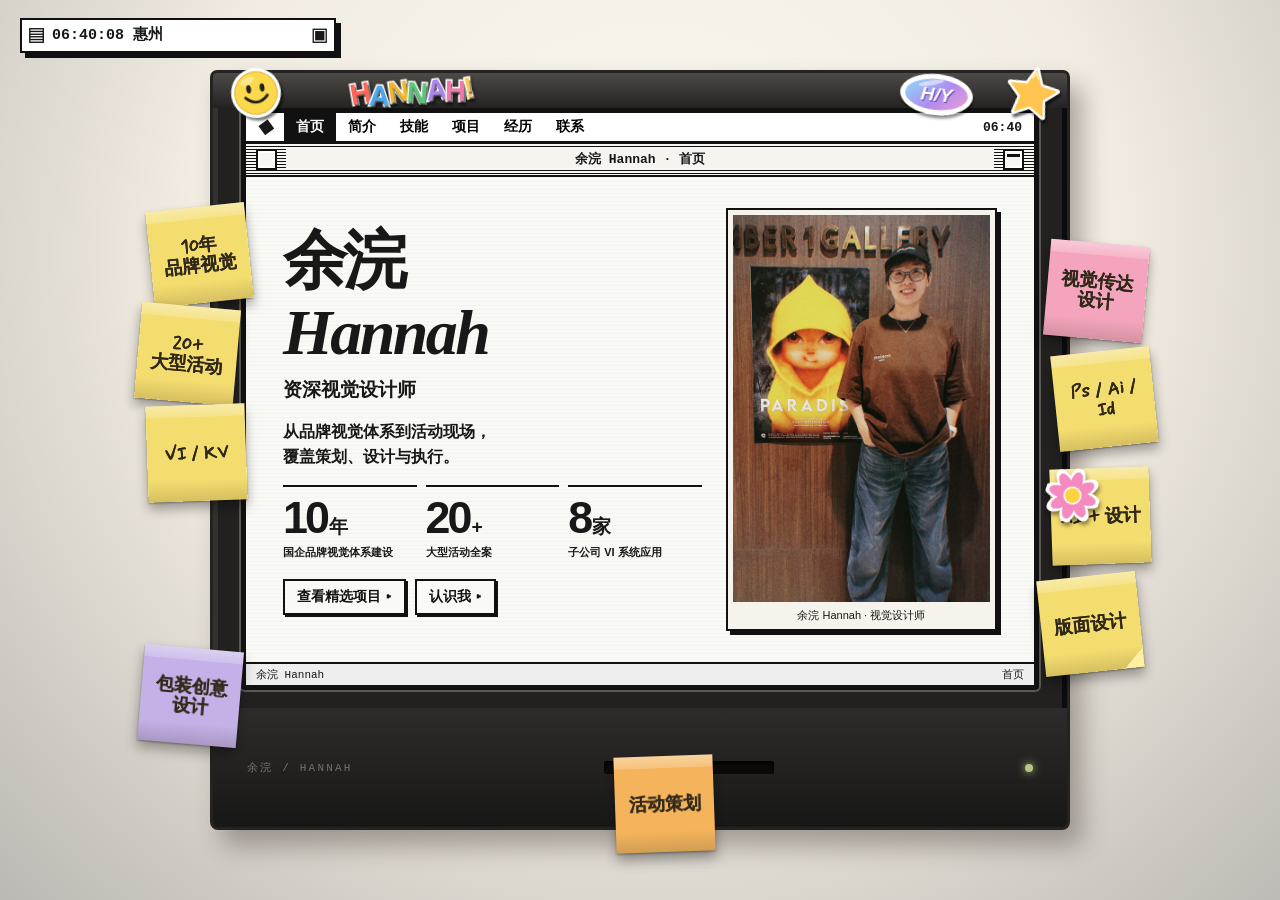
==== commit ac3ae553: "Add CSADI 70th anniversary main visual to KV portfolio" ====
--- a/index.html
+++ b/index.html
@@ -1,6 +1,6 @@
 <!doctype html>
 <html lang="zh-CN">
-<head><meta charset="utf-8"><meta name="viewport" content="width=device-width,initial-scale=1"><meta name="theme-color" content="#d8d2c7"><meta name="description" content="余浣 Hannah 的简历与精选设计项目。"><title>余浣 Hannah · 精选项目</title><link rel="icon" type="image/svg+xml" href="assets/logo.svg"><link rel="stylesheet" href="styles.css?v=20261104-packaging"><script src="script.js?v=20261104-octopus-fix" defer></script></head>
+<head><meta charset="utf-8"><meta name="viewport" content="width=device-width,initial-scale=1"><meta name="theme-color" content="#d8d2c7"><meta name="description" content="余浣 Hannah 的简历与精选设计项目。"><title>余浣 Hannah · 精选项目</title><link rel="icon" type="image/svg+xml" href="assets/logo.svg"><link rel="stylesheet" href="styles.css?v=20261104-packaging"><script src="script.js?v=20261104-70th-kv" defer></script></head>
 <body>
 <a class="skip-link" href="#screen-content">跳到简历内容</a>
 <div class="desktop"><div class="clock-widget" aria-label="惠州当前时间"><span class="clock-lines" aria-hidden="true">▤</span><span id="desktop-clock">惠州 00:00:00</span><span class="clock-square" aria-hidden="true">▣</span></div>
@@ -43,7 +43,7 @@
 <div class="skill-category"><span class="skill-picture" aria-hidden="true">↔</span><div><h3>管理协作</h3><p>供应商全流程管理 · 跨部门协同 · 设计规范制定</p></div></div>
 </div>
 </section>
-<section class="screen-view" data-panel="works" aria-labelledby="works-title" hidden><p class="eyebrow">SELECTED WORKS</p><h2 id="works-title">精选项目</h2><div class="folder-grid"><button class="folder" type="button" data-category="1"><span class="folder-icon" aria-hidden="true"></span><strong>VI / 品牌视觉</strong><small>1 个项目</small></button><button class="folder" type="button" data-category="6"><span class="folder-icon" aria-hidden="true"></span><strong>产品包装</strong><small>5 个项目</small></button><button class="folder" type="button" data-category="2"><span class="folder-icon" aria-hidden="true"></span><strong>出版物设计</strong><small>5 个项目</small></button><button class="folder" type="button" data-category="3"><span class="folder-icon" aria-hidden="true"></span><strong>KV / 活动视觉</strong><small>7 个项目</small></button><button class="folder" type="button" data-category="4"><span class="folder-icon" aria-hidden="true"></span><strong>传媒推广</strong><small>5 个项目</small></button><button class="folder" type="button" data-category="5"><span class="folder-icon" aria-hidden="true"></span><strong>AIGC</strong><small>2 个项目</small></button></div></section>
+<section class="screen-view" data-panel="works" aria-labelledby="works-title" hidden><p class="eyebrow">SELECTED WORKS</p><h2 id="works-title">精选项目</h2><div class="folder-grid"><button class="folder" type="button" data-category="1"><span class="folder-icon" aria-hidden="true"></span><strong>VI / 品牌视觉</strong><small>1 个项目</small></button><button class="folder" type="button" data-category="6"><span class="folder-icon" aria-hidden="true"></span><strong>产品包装</strong><small>5 个项目</small></button><button class="folder" type="button" data-category="2"><span class="folder-icon" aria-hidden="true"></span><strong>出版物设计</strong><small>5 个项目</small></button><button class="folder" type="button" data-category="3"><span class="folder-icon" aria-hidden="true"></span><strong>KV / 活动视觉</strong><small>8 个项目</small></button><button class="folder" type="button" data-category="4"><span class="folder-icon" aria-hidden="true"></span><strong>传媒推广</strong><small>5 个项目</small></button><button class="folder" type="button" data-category="5"><span class="folder-icon" aria-hidden="true"></span><strong>AIGC</strong><small>2 个项目</small></button></div></section>
 <section class="screen-view view-experience" data-panel="experience" aria-labelledby="experience-title" hidden>
 <p class="eyebrow">工作经历 / EXPERIENCE</p><h2 id="experience-title">工作经历</h2>
 <ol class="career-timeline">
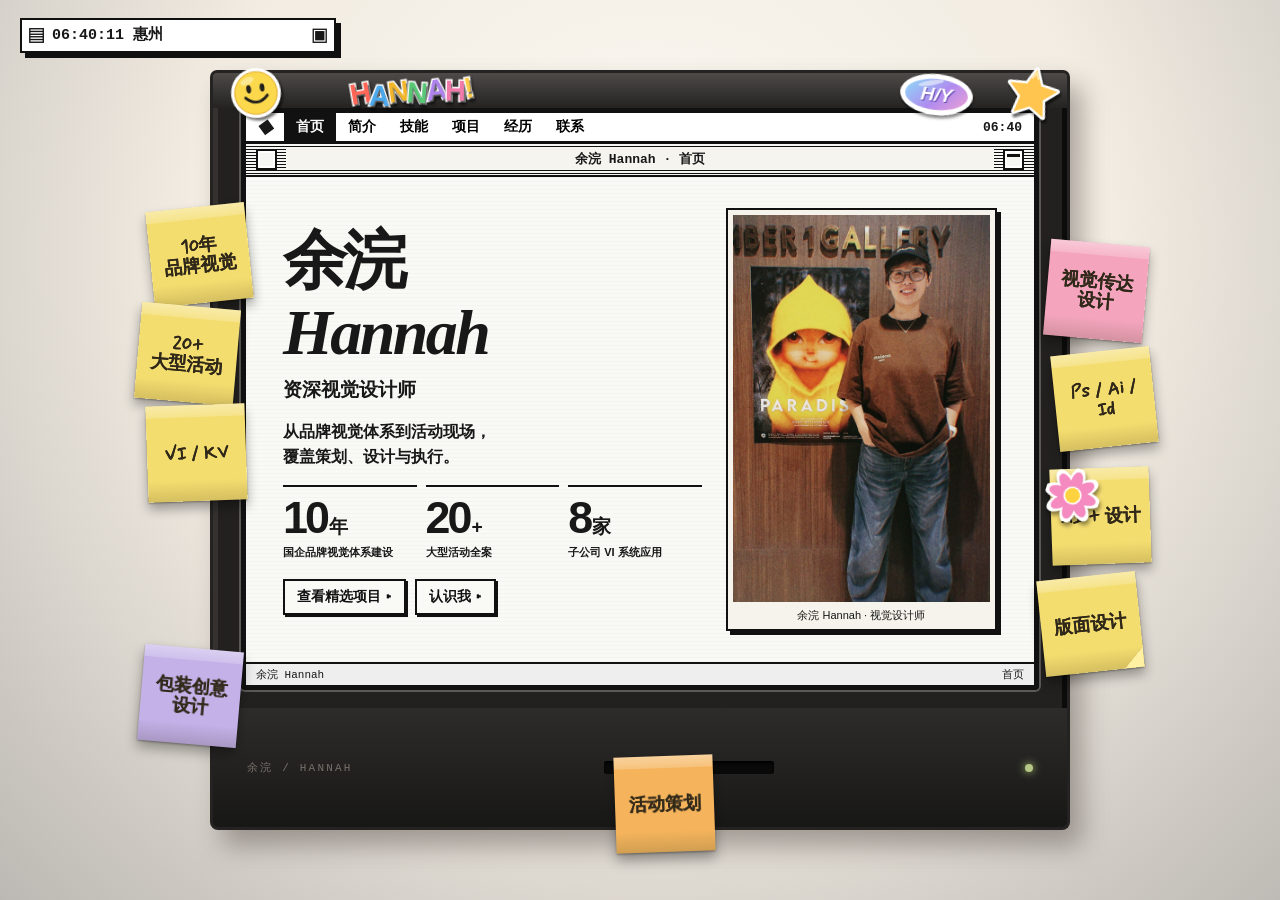
==== commit 7e01bd4f: "Move two New Year exhibition images from KV to brand visuals" ====
--- a/index.html
+++ b/index.html
@@ -1,6 +1,6 @@
 <!doctype html>
 <html lang="zh-CN">
-<head><meta charset="utf-8"><meta name="viewport" content="width=device-width,initial-scale=1"><meta name="theme-color" content="#d8d2c7"><meta name="description" content="余浣 Hannah 的简历与精选设计项目。"><title>余浣 Hannah · 精选项目</title><link rel="icon" type="image/svg+xml" href="assets/logo.svg"><link rel="stylesheet" href="styles.css?v=20261104-packaging"><script src="script.js?v=20261104-70th-kv" defer></script></head>
+<head><meta charset="utf-8"><meta name="viewport" content="width=device-width,initial-scale=1"><meta name="theme-color" content="#d8d2c7"><meta name="description" content="余浣 Hannah 的简历与精选设计项目。"><title>余浣 Hannah · 精选项目</title><link rel="icon" type="image/svg+xml" href="assets/logo.svg"><link rel="stylesheet" href="styles.css?v=20261104-packaging"><script src="script.js?v=20261104-exhibition-move" defer></script></head>
 <body>
 <a class="skip-link" href="#screen-content">跳到简历内容</a>
 <div class="desktop"><div class="clock-widget" aria-label="惠州当前时间"><span class="clock-lines" aria-hidden="true">▤</span><span id="desktop-clock">惠州 00:00:00</span><span class="clock-square" aria-hidden="true">▣</span></div>
@@ -43,7 +43,7 @@
 <div class="skill-category"><span class="skill-picture" aria-hidden="true">↔</span><div><h3>管理协作</h3><p>供应商全流程管理 · 跨部门协同 · 设计规范制定</p></div></div>
 </div>
 </section>
-<section class="screen-view" data-panel="works" aria-labelledby="works-title" hidden><p class="eyebrow">SELECTED WORKS</p><h2 id="works-title">精选项目</h2><div class="folder-grid"><button class="folder" type="button" data-category="1"><span class="folder-icon" aria-hidden="true"></span><strong>VI / 品牌视觉</strong><small>1 个项目</small></button><button class="folder" type="button" data-category="6"><span class="folder-icon" aria-hidden="true"></span><strong>产品包装</strong><small>5 个项目</small></button><button class="folder" type="button" data-category="2"><span class="folder-icon" aria-hidden="true"></span><strong>出版物设计</strong><small>5 个项目</small></button><button class="folder" type="button" data-category="3"><span class="folder-icon" aria-hidden="true"></span><strong>KV / 活动视觉</strong><small>8 个项目</small></button><button class="folder" type="button" data-category="4"><span class="folder-icon" aria-hidden="true"></span><strong>传媒推广</strong><small>5 个项目</small></button><button class="folder" type="button" data-category="5"><span class="folder-icon" aria-hidden="true"></span><strong>AIGC</strong><small>2 个项目</small></button></div></section>
+<section class="screen-view" data-panel="works" aria-labelledby="works-title" hidden><p class="eyebrow">SELECTED WORKS</p><h2 id="works-title">精选项目</h2><div class="folder-grid"><button class="folder" type="button" data-category="1"><span class="folder-icon" aria-hidden="true"></span><strong>VI / 品牌视觉</strong><small>2 个项目</small></button><button class="folder" type="button" data-category="6"><span class="folder-icon" aria-hidden="true"></span><strong>产品包装</strong><small>5 个项目</small></button><button class="folder" type="button" data-category="2"><span class="folder-icon" aria-hidden="true"></span><strong>出版物设计</strong><small>5 个项目</small></button><button class="folder" type="button" data-category="3"><span class="folder-icon" aria-hidden="true"></span><strong>KV / 活动视觉</strong><small>7 个项目</small></button><button class="folder" type="button" data-category="4"><span class="folder-icon" aria-hidden="true"></span><strong>传媒推广</strong><small>5 个项目</small></button><button class="folder" type="button" data-category="5"><span class="folder-icon" aria-hidden="true"></span><strong>AIGC</strong><small>2 个项目</small></button></div></section>
 <section class="screen-view view-experience" data-panel="experience" aria-labelledby="experience-title" hidden>
 <p class="eyebrow">工作经历 / EXPERIENCE</p><h2 id="experience-title">工作经历</h2>
 <ol class="career-timeline">
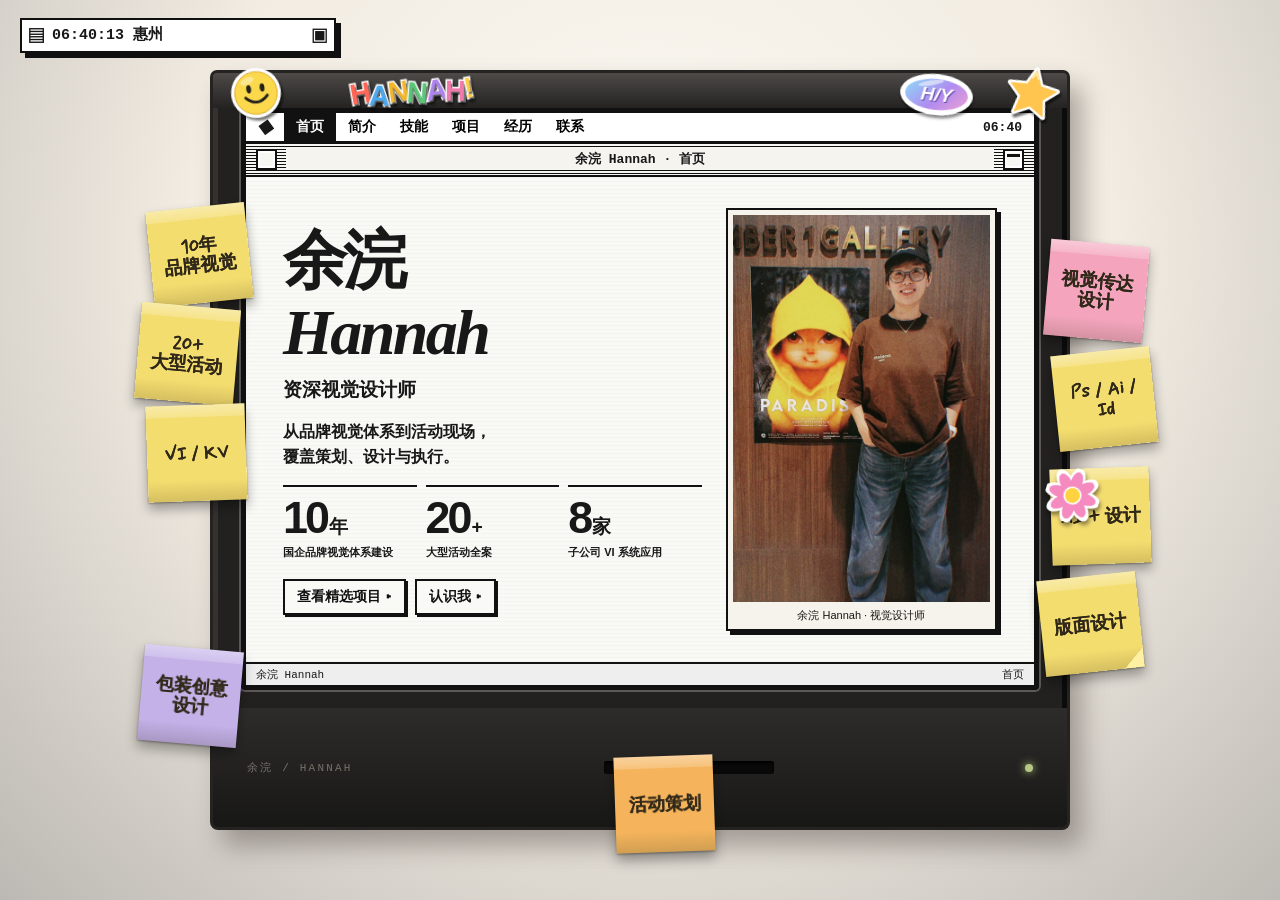
==== commit 90207bcf: "Display all 19 civilization mindmaps as scrollable long images" ====
--- a/index.html
+++ b/index.html
@@ -1,6 +1,6 @@
 <!doctype html>
 <html lang="zh-CN">
-<head><meta charset="utf-8"><meta name="viewport" content="width=device-width,initial-scale=1"><meta name="theme-color" content="#d8d2c7"><meta name="description" content="余浣 Hannah 的简历与精选设计项目。"><title>余浣 Hannah · 精选项目</title><link rel="icon" type="image/svg+xml" href="assets/logo.svg"><link rel="stylesheet" href="styles.css?v=20261104-packaging"><script src="script.js?v=20261104-exhibition-move" defer></script></head>
+<head><meta charset="utf-8"><meta name="viewport" content="width=device-width,initial-scale=1"><meta name="theme-color" content="#d8d2c7"><meta name="description" content="余浣 Hannah 的简历与精选设计项目。"><title>余浣 Hannah · 精选项目</title><link rel="icon" type="image/svg+xml" href="assets/logo.svg"><link rel="stylesheet" href="styles.css?v=20261104-packaging"><script src="script.js?v=20261105-mindmap-scroll" defer></script></head>
 <body>
 <a class="skip-link" href="#screen-content">跳到简历内容</a>
 <div class="desktop"><div class="clock-widget" aria-label="惠州当前时间"><span class="clock-lines" aria-hidden="true">▤</span><span id="desktop-clock">惠州 00:00:00</span><span class="clock-square" aria-hidden="true">▣</span></div>
